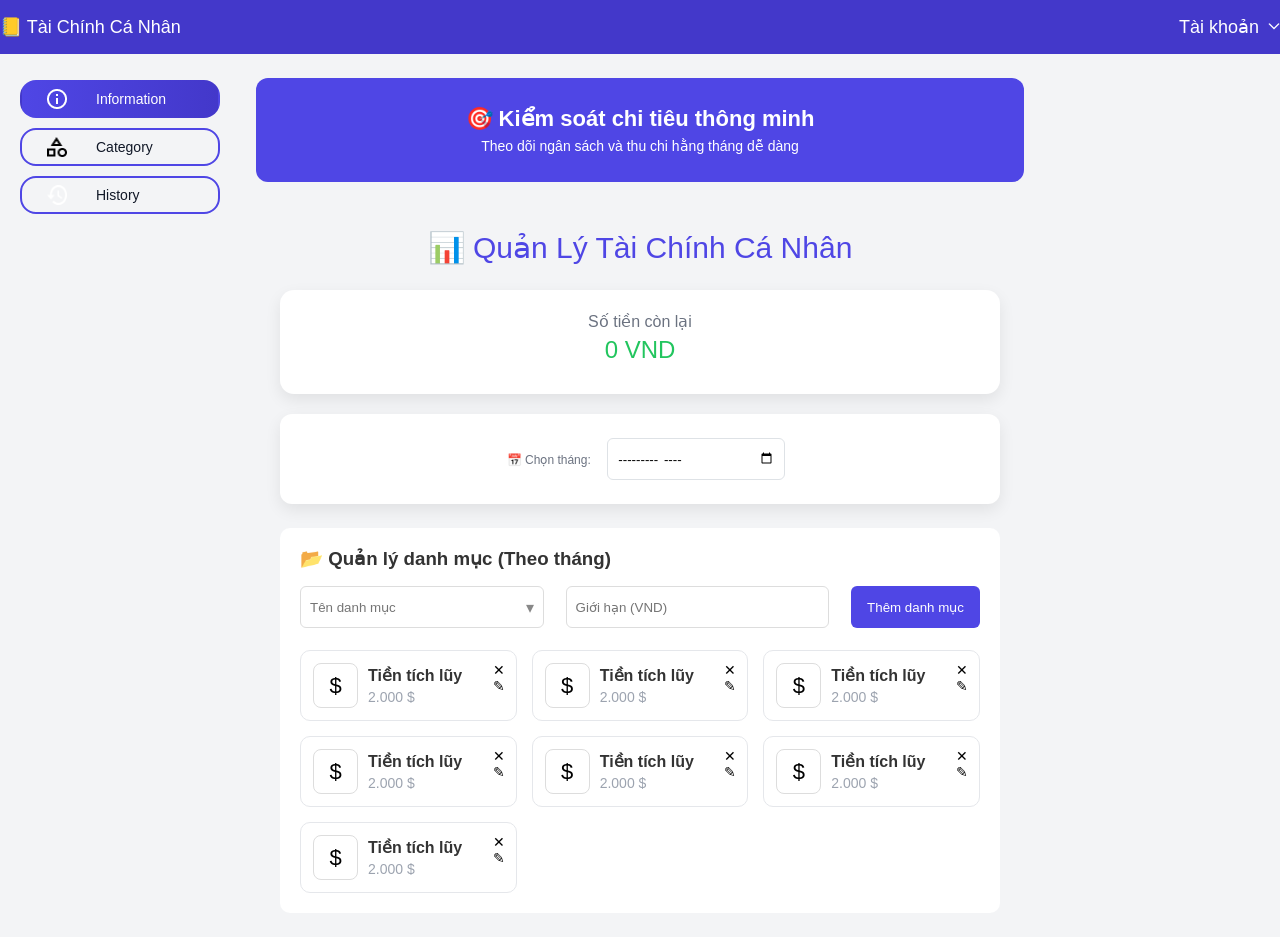
==== STRUCTURE_FINANCE/pages/category.html @ 8f55f847 "Add files via upload" ====
<!doctype html>
<html lang="en">
  <head>
    <meta charset="UTF-8" />
    <meta name="viewport" content="width=device-width, initial-scale=1.0" />
    <title>Structure Finance</title>
    <link rel="stylesheet" href="../css/category.css" />
  </head>
  <body>
    <div class="page">
      <header class="header">
        <div class="header-box">
          <div class="header-title">
            <p>📒 Tài Chính Cá Nhân</p>
          </div>

          <div class="header-option">
            <p>Tài khoản</p>
            <div class="icon-header">
              <img src="../assets/images/Vector.png" alt="" />
            </div>
          </div>
        </div>
      </header>

      <div class="taskbar">
        <div class="taskbar-items">
          <img src="../assets/images/Vector (1).png" alt="" />
          <a href="./index.html">Information</a>
        </div>

        <div class="taskbar-items">
          <img src="../assets/images/Vector (2).png" alt="" />
          <a href="">Category</a>
        </div>

        <div class="taskbar-items">
          <img src="../assets/images/Vector (3).png" alt="" />
          <a href="">History</a>
        </div>
      </div>

      <section class="banner">
        <h2 class="banner-title">🎯 Kiểm soát chi tiêu thông minh</h2>
        <p class="banner-text">
          Theo dõi ngân sách và thu chi hằng tháng dễ dàng
        </p>
      </section>

      <main class="main">
        <div class="main-content">
          <p class="main-title">📊 Quản Lý Tài Chính Cá Nhân</p>

          <div class="money-left">
            <p class="money-left-label">Số tiền còn lại</p>
            <p class="money-left-value">0 VND</p>
          </div>

          <div class="input-box month-box">
            <label>📅 Chọn tháng:</label>
            <input type="month" />
          </div>

          <div class="container">
            <h3>📂 Quản lý danh mục (Theo tháng)</h3>

            <div class="form">
              <div class="input-group">
                <input type="text" placeholder="Tên danh mục" />
                <span class="arrow">▾</span>
              </div>

              <input type="text" placeholder="Giới hạn (VND)" />

              <button class="btn">Thêm danh mục</button>
            </div>

            <div class="list">
              <div class="card">
                <div class="icon">$</div>
                <div class="content">
                  <p class="title">Tiền tích lũy</p>
                  <p class="price">2.000 $</p>
                </div>
                <div class="actions">
                  <span>✕</span>
                  <span>✎</span>
                </div>
              </div>

              <div class="card">
                <div class="icon">$</div>
                <div class="content">
                  <p class="title">Tiền tích lũy</p>
                  <p class="price">2.000 $</p>
                </div>
                <div class="actions">
                  <span>✕</span>
                  <span>✎</span>
                </div>
              </div>

              <div class="card">
                <div class="icon">$</div>
                <div class="content">
                  <p class="title">Tiền tích lũy</p>
                  <p class="price">2.000 $</p>
                </div>
                <div class="actions">
                  <span>✕</span>
                  <span>✎</span>
                </div>
              </div>

              <div class="card">
                <div class="icon">$</div>
                <div class="content">
                  <p class="title">Tiền tích lũy</p>
                  <p class="price">2.000 $</p>
                </div>
                <div class="actions">
                  <span>✕</span>
                  <span>✎</span>
                </div>
              </div>

              <div class="card">
                <div class="icon">$</div>
                <div class="content">
                  <p class="title">Tiền tích lũy</p>
                  <p class="price">2.000 $</p>
                </div>
                <div class="actions">
                  <span>✕</span>
                  <span>✎</span>
                </div>
              </div>

              <div class="card">
                <div class="icon">$</div>
                <div class="content">
                  <p class="title">Tiền tích lũy</p>
                  <p class="price">2.000 $</p>
                </div>
                <div class="actions">
                  <span>✕</span>
                  <span>✎</span>
                </div>
              </div>

              <div class="card">
                <div class="icon">$</div>
                <div class="content">
                  <p class="title">Tiền tích lũy</p>
                  <p class="price">2.000 $</p>
                </div>
                <div class="actions">
                  <span>✕</span>
                  <span>✎</span>
                </div>
              </div>
            </div>
          </div>
        </div>
      </main>
    </div>
  </body>
</html>
---- STRUCTURE_FINANCE/css/category.css ----
* {
    margin: 0;
    padding: 0;
    box-sizing: border-box;
    font-family: "Roboto", sans-serif;
}

body {
    background: #f3f4f6;
}

.page {
    min-height: 100vh;
    display: flex;
    flex-direction: column;
}

.header {
    background: #4338ca;
    padding: 16px 0;
}

.header-box {
    max-width: 1300px;
    margin: auto;
    display: flex;
    justify-content: space-between;
    align-items: center;
}

.header p {
    color: white;
    font-size: 18px;
}

.banner {
    max-width: 768px;
    width: 100%;
    margin: 24px auto;
    padding: 28px;
    background: #4f46e5;
    border-radius: 12px;
    text-align: center;
    color: white;
}

.banner-title {
    font-size: 22px;
    margin-bottom: 6px;
}

.banner-text {
    font-size: 14px;
}

.header-option {
    display: flex;
    gap: 5px;
}

.icon-header {
    width: 16px;
    height: 16px;
}

.icon-header img {
    padding: 2px;
}

.main {
    flex: 1;
}

.main-content {
    max-width: 768px;
    width: 100%;
    margin: auto;
    padding: 24px;
}

.main-title {
    text-align: center;
    color: #4F46E5;
    font-size: 30px;
    line-height: 36px;
    padding-bottom: 24px;
}


.input-box {
    background: #ffffff;
    max-width: 720px;
    width: 100%;
    height: 90px;
    border-radius: 12px;
    margin-bottom: 24px;
    padding: 24px;
    box-shadow: 0 6px 16px rgba(0, 0, 0, 0.08);
    text-align: center;
}

.input-box.budget-box {
    height: 98px;
}

.input-box label {
    width: 83px;
    height: 20px;
    font-size: 12px;
    line-height: 20px;
    color: #6B7280;
    padding: 12px;

}

input {
    width: 178px;
    height: 42px;
    border-radius: 6px;
    border: 1px solid #DEE2E6;
    padding: 12px 9px;
}


.money-left {
    height: 104px;
    background: #ffffff;
    padding: 22px;
    border-radius: 14px;
    text-align: center;
    margin-bottom: 20px;
    box-shadow: 0 6px 16px rgba(0, 0, 0, 0.08);
}

.money-left-label {
    color: #6b7280;
}

.money-left-value {
    color: #22c55e;
    font-size: 24px;
    margin-top: 5px;
}

.container {
    width: 100%;
    background: #fff;
    border-radius: 10px;
    padding: 20px;
}

h3 {
    margin-bottom: 16px;
    font-weight: 600;
    color: #333;
}

.form {
    display: flex;
    gap: 22px;
    margin-bottom: 22px;
}

.form input {
    padding: 11px 9px;
    border: 1px solid #ddd;
    border-radius: 6px;
    outline: none;
    flex: 1;
}

.input-group {
    position: relative;
    flex: 1;
}

.input-group input {
    width: 100%;
}

.arrow {
    position: absolute;
    right: 10px;
    top: 50%;
    transform: translateY(-50%);
    color: #888;
}

.btn {
    background: #4f46e5;
    color: white;
    border: none;
    padding: 10px 16px;
    border-radius: 6px;
    cursor: pointer;
    white-space: nowrap;
}

.list {
    display: grid;
    grid-template-columns: repeat(3, 1fr);
    gap: 15px;
}

.card {
    display: flex;
    align-items: center;
    border: 1px solid #e5e7eb;
    border-radius: 10px;
    padding: 12px;
    position: relative;
    background: #fff;
}

.icon {
    width: 45px;
    height: 45px;
    border: 1px solid #ddd;
    border-radius: 8px;
    display: flex;
    align-items: center;
    justify-content: center;
    font-size: 22px;
    margin-right: 10px;
}

.content .title {
    font-weight: 600;
    color: #333;
}

.content .price {
    color: #9ca3af;
    font-size: 14px;
    margin-top: 4px;
}

.actions {
    position: absolute;
    right: 11px;
    top: 11px;
    display: flex;
    flex-direction: column;
    font-size: 14px;
    color: black;
}


.taskbar {
    width: 200px;
    height: 40px;
    position: absolute;
    margin: 80px 20px;
    display: flex;
    flex-direction: column;
    gap: 10px;
}

.taskbar-items {
    display: flex;
    align-items: center;
    gap: 20px;
    height: 80px;
    padding: 0 25px;
    border-radius: 16px;
    background: #f3f4f6;
    border: 2px solid transparent;
    transition: 0.3s;
}

.taskbar-items img {
    width: 20px;
    height: 20px;
}

.taskbar-items a {
    padding: 9px;
    text-decoration: none;
    font-size: 14px;
    color: #111827;
    font-weight: 400;
}

.taskbar-items:first-child {
    background: linear-gradient(90deg, #4f46e5, #4338ca);
    color: white;
}

.taskbar-items:first-child a {
    color: white;
}

.taskbar-items:first-child img {
    filter: brightness(0) invert(1);
}

.taskbar-items:nth-child(2) {
    border: 2px solid #4f46e5;
}

.taskbar-items:nth-child(3) {
    border: 2px solid #4f46e5;
}
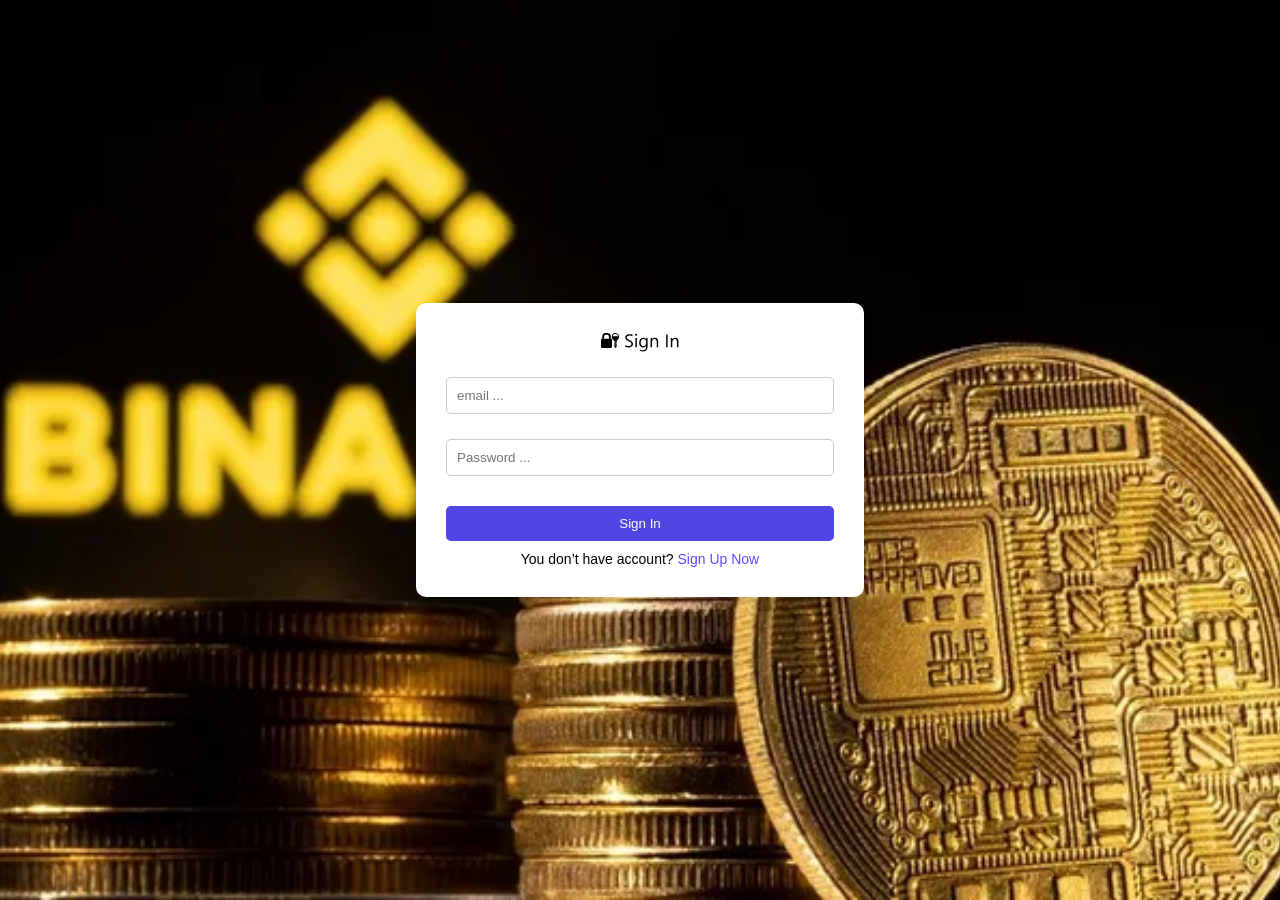
==== commit 9b0581de: "Add files via upload" ====
--- a/STRUCTURE_FINANCE/pages/category.html
+++ b/STRUCTURE_FINANCE/pages/category.html
@@ -7,36 +7,39 @@
     <link rel="stylesheet" href="../css/category.css" />
   </head>
   <body>
-    <div class="page">
-      <header class="header">
-        <div class="header-box">
-          <div class="header-title">
+    <header class="topbar">
+        <div class="home">
+          <div class="logo">
             <p>📒 Tài Chính Cá Nhân</p>
           </div>
 
           <div class="header-option">
-            <p>Tài khoản</p>
-            <div class="icon-header">
-              <img src="../assets/images/Vector.png" alt="" />
+            <div class="account">
+              <select name="" id="optionHeader" onchange="handleOption()">
+                <option value="">Tài khoản</option>
+                <option value="logout">Đăng xuất</option>
+              </select>
             </div>
           </div>
         </div>
       </header>
 
+    <div class="page">
+
       <div class="taskbar">
         <div class="taskbar-items">
           <img src="../assets/images/Vector (1).png" alt="" />
-          <a href="./index.html">Information</a>
+          <a href="../index.html">Information</a>
         </div>
 
         <div class="taskbar-items">
           <img src="../assets/images/Vector (2).png" alt="" />
-          <a href="">Category</a>
+          <a href="../pages/category.html">Category</a>
         </div>
 
         <div class="taskbar-items">
           <img src="../assets/images/Vector (3).png" alt="" />
-          <a href="">History</a>
+          <a href="../pages/history.html">History</a>
         </div>
       </div>
 
@@ -164,5 +167,16 @@
         </div>
       </main>
     </div>
+    <div class="logout-overlay" id="logout-overlay">
+        <div class="logout">
+          <p class="logout-title">Bạn có chắc chắn muốn đăng xuất không?</p>
+
+          <div class="logout-confirm">
+            <button class="confirm-btn" id="confirm-btn">Có</button>
+            <button class="confirm-btn" id="cancel-btn">Không</button>
+          </div>
+        </div>
+      </div>
   </body>
+  <script src="../js/index.js"></script>
 </html>
--- a/STRUCTURE_FINANCE/css/category.css
+++ b/STRUCTURE_FINANCE/css/category.css
@@ -111,6 +111,37 @@
     color: #6B7280;
     padding: 12px;
 
+}
+.account select {
+    background-color: #4b43d0;
+    border: none;
+    font-size: 14px;
+    font-weight: 400;
+    line-height: 20px;
+    color: white;
+}
+.account select:focus {
+    outline: none;
+}
+
+
+
+.topbar {
+    background-color: #4b43d0; 
+    padding: 15px 0;
+    width: 100%;
+}
+
+
+.home {
+    display: flex;             
+    justify-content: space-between; 
+    align-items: center;       
+    max-width: 1200px;         
+    margin: 0 auto;            
+    padding: 0 20px;           
+    color: white;
+    font-family: sans-serif;
 }
 
 input {
@@ -300,4 +331,77 @@
 
 .taskbar-items:nth-child(3) {
     border: 2px solid #4f46e5;
+}
+.logout-overlay {
+    position: fixed;
+    top: 0;
+    left: 0;
+    width: 100%;
+    height: 100%;
+    background: rgba(0, 0, 0, 0.5);
+    display: none;
+    justify-content: center;
+    align-items: center;
+    z-index: 999;
+}
+
+.logout {
+    background: #fff;
+    padding: 24px;
+    border-radius: 10px;
+    width: 320px;
+    text-align: center;
+    box-shadow: 0 10px 25px rgba(0, 0, 0, 0.2);
+    animation: fadeIn 0.3s ease;
+}
+
+.logout-title {
+    font-size: 16px;
+    margin-bottom: 20px;
+    font-weight: 500;
+}
+
+.logout-confirm {
+    display: flex;
+    justify-content: space-between;
+    gap: 10px;
+}
+
+.confirm-btn {
+    flex: 1;
+    padding: 10px;
+    border: none;
+    border-radius: 6px;
+    cursor: pointer;
+    font-weight: 500;
+    transition: 0.2s;
+}
+
+#confirm-btn {
+    background: #ef4444;
+    color: white;
+}
+
+#confirm-btn:hover {
+    background: #dc2626;
+}
+
+#cancel-btn {
+    background: #e5e7eb;
+}
+
+#cancel-btn:hover {
+    background: #d1d5db;
+}
+
+@keyframes fadeIn {
+    from {
+        opacity: 0;
+        transform: translateY(-20px);
+    }
+
+    to {
+        opacity: 1;
+        transform: translateY(0);
+    }
 }
